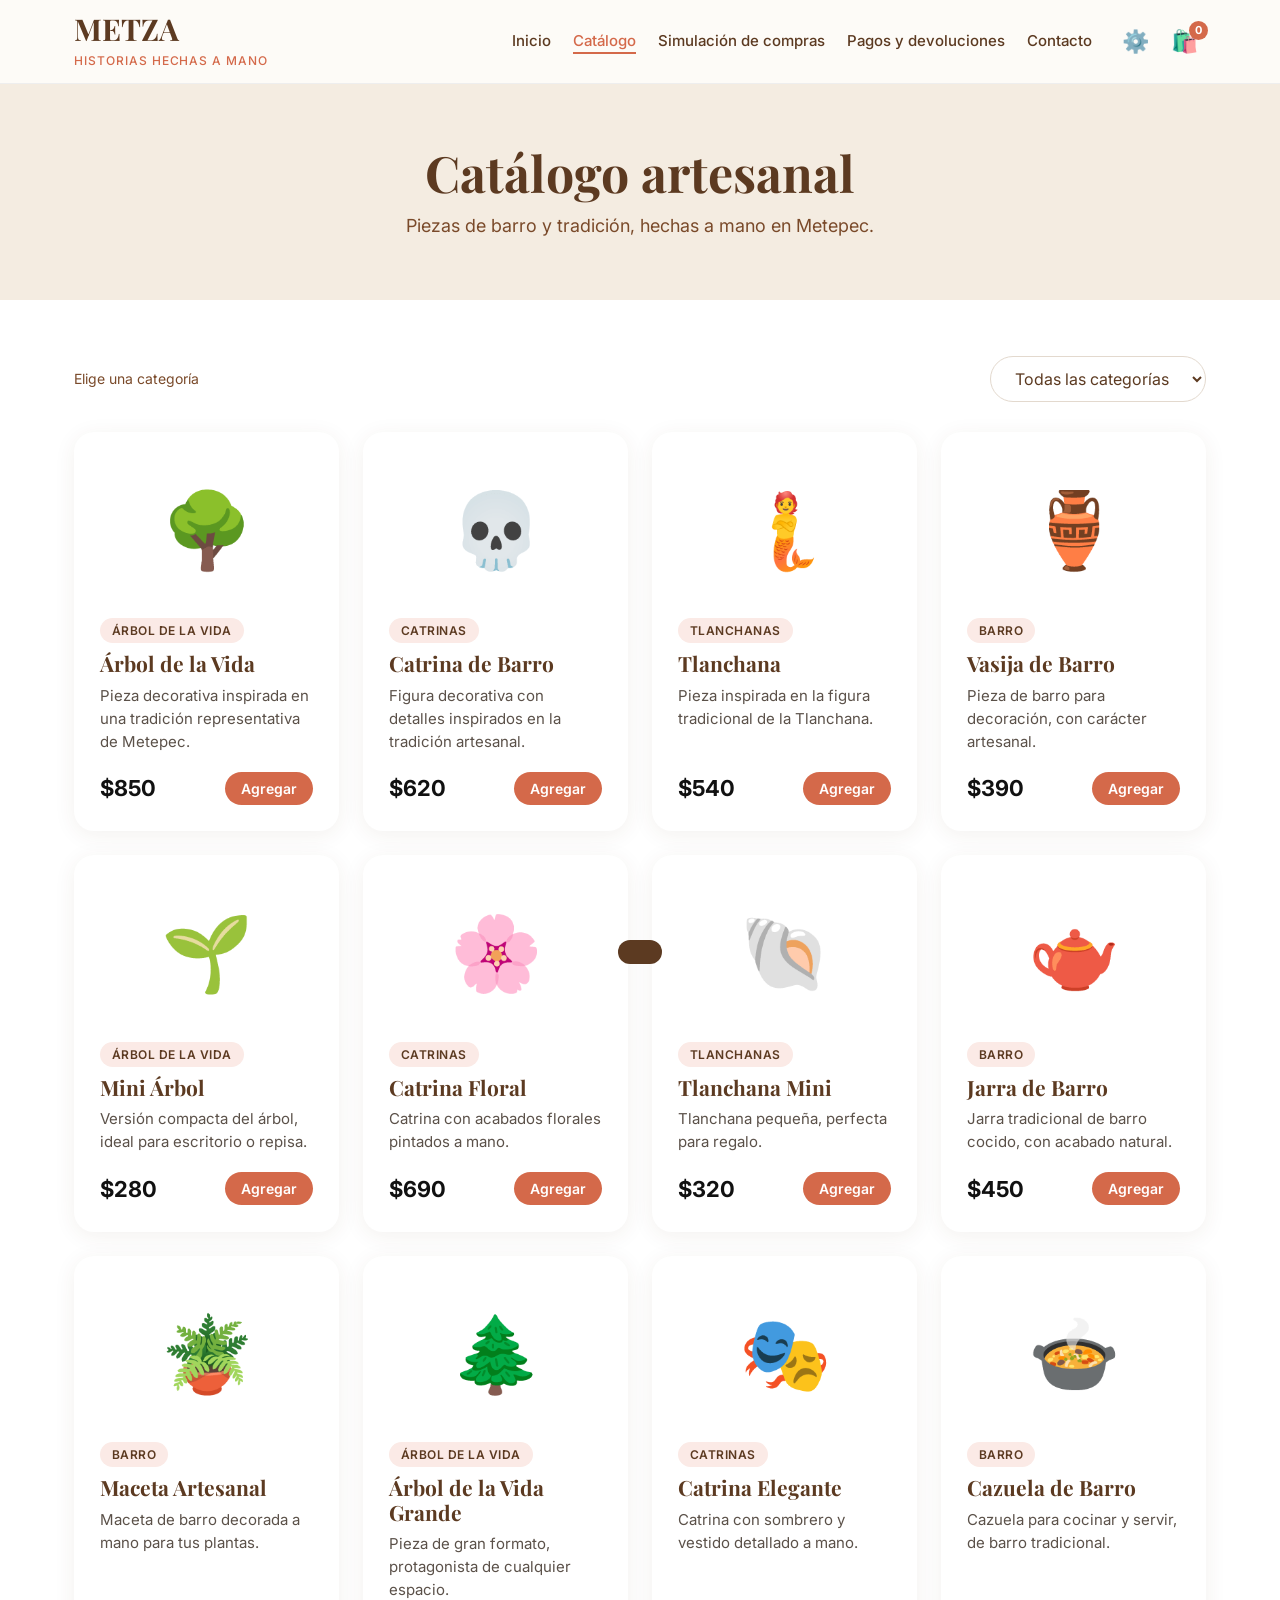
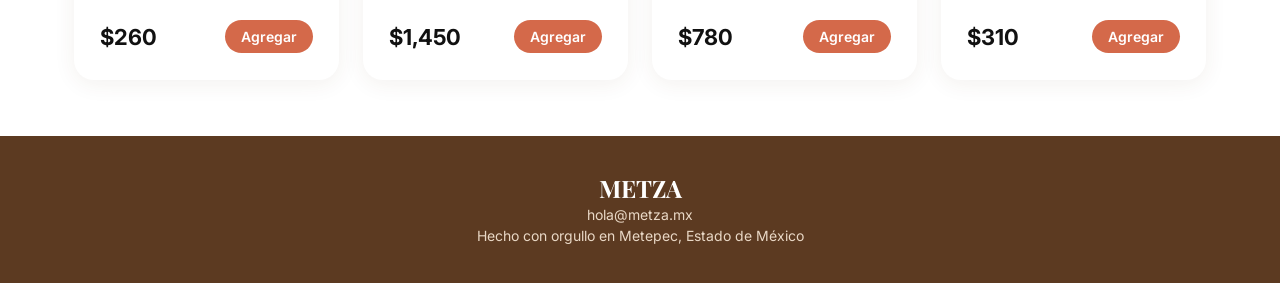
==== catalogo.html @ 03abbda7 "primera version" ====
<!DOCTYPE html>
<html lang="es">
<head>
<meta charset="utf-8">
<meta name="viewport" content="width=device-width,initial-scale=1">
<meta name="description" content="Catálogo de artesanías de Metepec.">
<title>Catálogo · METZA</title>
<link rel="icon" href="data:image/svg+xml,<svg xmlns='http://www.w3.org/2000/svg' viewBox='0 0 100 100'><text y='.9em' font-size='90'>🏺</text></svg>">
<link rel="preconnect" href="https://fonts.googleapis.com">
<link href="https://fonts.googleapis.com/css2?family=Inter:wght@400;500;600;700&family=Playfair+Display:wght@600;700&display=swap" rel="stylesheet">
<link rel="stylesheet" href="style.css">
</head>
<body data-page="catalogo" data-title="Catálogo">
<main>
<div class="ph"><h1>Catálogo artesanal</h1><p>Piezas de barro y tradición, hechas a mano en Metepec.</p></div>
<section class="wrap">
  <div class="row"><span class="mut">Elige una categoría</span><select id="cat" aria-label="Filtrar por categoría"></select></div>
  <div class="grid" id="grid"></div>
</section>
</main>
<script src="app.js"></script>
</body>
</html>
---- style.css ----
*{box-sizing:border-box;margin:0}
html{scroll-behavior:smooth}
:root{--cream:#F4ECE1;--paper:#FDFBF7;--br:#5C3A21;--tc:#D4694A;--tx:#7A4A2A}
body{font:16px/1.55 Inter,system-ui,sans-serif;color:var(--br);background:#fff}
h1,h2,h3,.logo b{font-family:'Playfair Display',Georgia,serif;line-height:1.15}
section{scroll-margin-top:110px}
.wrap{max-width:1180px;margin:auto;padding:56px 24px}
.mut{color:var(--tx);font-size:14px}
header{position:sticky;top:0;z-index:20;background:var(--paper);border-bottom:1px solid #eee}
.hd{display:flex;align-items:center;gap:22px;flex-wrap:wrap;padding:12px 24px;max-width:1180px;margin:auto}
.logo{text-decoration:none;color:var(--br);display:block}
.logo b{font-size:30px;display:block}
.logo small{color:var(--tc);font-weight:500;letter-spacing:.08em;font-size:12px;text-transform:uppercase}
nav{display:flex;gap:22px;margin-left:auto}
nav a{color:var(--br);text-decoration:none;font-weight:500;font-size:15px;white-space:nowrap}
nav a:hover{color:var(--tc)}
.ic{display:flex;gap:6px}
.ic button{position:relative;background:none;border:0;font-size:22px;cursor:pointer;padding:6px 8px}
#cnt{position:absolute;top:-2px;right:-2px;background:var(--tc);color:#fff;border-radius:99px;font:700 11px/1 Inter;padding:4px 6px}
@media(max-width:860px){nav{order:3;width:100%;overflow-x:auto;margin:0;padding-bottom:4px}}
.btn{background:var(--tc);color:#fff;border:0;border-radius:99px;padding:13px 30px;font:600 16px Inter,sans-serif;cursor:pointer;text-decoration:none;display:inline-block;box-shadow:0 6px 16px #d4694a40}
.btn:hover{filter:brightness(.95)}
.btn.dk{background:var(--br);border-radius:10px;box-shadow:none}
.btn.sm{padding:8px 16px;font-size:14px;box-shadow:none}
.hero{background:var(--cream);text-align:center;padding:110px 24px}
.hero h1{font-size:clamp(38px,6vw,68px);margin-bottom:18px}
.hero p{max-width:620px;margin:0 auto 34px;color:var(--tx);font-size:19px}
.bn{position:relative;background:var(--br);color:#fff;border-radius:20px;overflow:hidden;min-height:150px}
.slide{display:none;align-items:center;justify-content:space-between;gap:20px;padding:34px 40px;flex-wrap:wrap}
.slide.on{display:flex}
.slide h3{font-size:28px;margin-bottom:6px}
.slide p{color:#f0dfd0;max-width:560px}
.dots{display:flex;gap:8px;justify-content:center;margin-top:12px}
.dots i{width:9px;height:9px;border-radius:50%;background:#d9c8b6;cursor:pointer}
.dots i.on{background:var(--tc)}
.eye{color:var(--tc);font-weight:600;letter-spacing:.1em;text-align:center;font-size:14px}
.about{font:italic 600 clamp(22px,3vw,30px)/1.4 'Playfair Display',Georgia,serif;text-align:center;max-width:820px;margin:14px auto 0}
h2{font-size:34px}
.row{display:flex;justify-content:space-between;align-items:center;gap:16px;flex-wrap:wrap;margin-bottom:30px}
select,input,textarea{font:inherit;color:var(--br);border:1px solid #e3d9ce;border-radius:12px;padding:11px 14px;background:#fff;width:100%}
#cat{width:auto;border-radius:99px;padding:11px 20px}
:focus-visible{outline:3px solid var(--tc);outline-offset:2px}
.grid{display:grid;grid-template-columns:repeat(auto-fill,minmax(250px,1fr));gap:24px}
.card{background:#fff;border-radius:20px;box-shadow:0 4px 22px #5c3a2112;padding:26px}
.prod{display:flex;flex-direction:column;gap:8px}
.em{font-size:74px;text-align:center;padding:14px 0 24px}
.chip{align-self:flex-start;background:#fbeae6;border-radius:99px;font:600 12px Inter;padding:5px 12px;letter-spacing:.04em}
.prod h3{font-size:21px}.prod p{color:#5b5149;font-size:15px;flex:1}
.pr{display:flex;justify-content:space-between;align-items:center;margin-top:10px}
.pr b{font-size:22px;color:#111}
.alt{background:var(--cream)}
.sim-g{display:grid;grid-template-columns:repeat(auto-fit,minmax(260px,1fr));gap:20px}
.sim h3{font-size:20px;margin-bottom:4px}
.sim .l{display:flex;justify-content:space-between;gap:10px;padding:7px 0;border-bottom:1px dashed #e8dccf;font-size:14px}
.sim .l.g{border:0;font-weight:700;font-size:16px;color:#2f7d4f}
.sim .l span{color:var(--tx)}.sim .l b{text-align:right}
.concl{margin-top:26px;border-left:6px solid var(--tc)}
.concl li{margin:8px 0 8px 20px}
.cols{display:grid;grid-template-columns:repeat(auto-fit,minmax(280px,1fr));gap:22px}
.cols h3{font-size:22px;margin-bottom:10px}
.cols ul,.cols ol{margin-left:20px;color:#4a3f36}.cols li{margin:6px 0}
.cf{max-width:720px;margin:auto;border-top:6px solid var(--tc)}
.fm{display:grid;grid-template-columns:1fr 1fr;gap:14px}
.fm .w{grid-column:1/-1}
.fm label{display:flex;flex-direction:column;gap:6px;font-weight:500;font-size:14px}
@media(max-width:560px){.fm{grid-template-columns:1fr}}
fieldset{border:1px solid #e3d9ce;border-radius:12px;padding:12px 16px}
.rd{flex-direction:row!important;align-items:center;gap:10px!important;font-weight:400!important;padding:5px 0}
.rd input{width:auto}
footer{background:var(--br);color:#e9d8c6;text-align:center;padding:36px 24px;font-size:14px}
footer b{font:700 24px 'Playfair Display',serif;color:#fff;display:block}
.ov{position:fixed;inset:0;background:#0006;backdrop-filter:blur(3px);opacity:0;pointer-events:none;transition:.3s;z-index:30}
.ov.open{opacity:1;pointer-events:auto}
.drawer{position:fixed;top:0;right:0;height:100%;width:min(420px,100%);background:#fff;transform:translateX(100%);transition:.3s;z-index:40;display:flex;flex-direction:column}
.drawer.open{transform:none}
.mh{display:flex;justify-content:space-between;align-items:center;padding:22px 26px;border-bottom:1px solid #eee}
.x{background:#f1f3f6;border:0;border-radius:50%;width:38px;height:38px;cursor:pointer;font-size:16px;color:#667}
.mb{padding:22px 26px;overflow:auto;flex:1}
.mf{padding:20px 26px;background:var(--paper);border-top:1px solid #eee}
.ci{display:flex;gap:12px;align-items:center;padding:12px 0;border-bottom:1px solid #f0e8df}
.ci .e{font-size:34px}.ci div{flex:1;font-size:14px}
.q{display:flex;align-items:center;gap:6px}
.q button{width:28px;height:28px;border-radius:50%;border:1px solid #d9c8b6;background:#fff;cursor:pointer}
.tr{display:flex;justify-content:space-between;margin:6px 0}
.tr.t{font-size:20px;font-weight:700}
.cp{display:flex;gap:8px;margin:12px 0}.cp input{padding:8px 12px}
.modal{position:fixed;inset:0;display:none;align-items:center;justify-content:center;background:#0006;z-index:50;padding:16px}
.modal.open{display:flex}
.box{background:#fff;border-radius:20px;width:min(640px,100%);max-height:92vh;display:flex;flex-direction:column;overflow:hidden}
.mf{display:flex;justify-content:space-between;align-items:center;gap:12px}
.lnk{background:none;border:0;color:#e0433b;font:500 14px Inter;cursor:pointer}
.pg{display:grid;grid-template-columns:1fr 110px;gap:10px;margin-bottom:10px}
.sec{font:700 18px Inter;margin:20px 0 10px}
.ok{text-align:center}.ok .big{font-size:54px}
.toast{position:fixed;left:50%;bottom:26px;transform:translate(-50%,90px);background:var(--br);color:#fff;padding:12px 22px;border-radius:99px;z-index:60;transition:.3s}
.toast.on{transform:translate(-50%,0)}
@media(prefers-reduced-motion:reduce){*{transition:none!important;scroll-behavior:auto!important}}
nav a.act{color:var(--tc);border-bottom:2px solid var(--tc)}
.ph{background:var(--cream);text-align:center;padding:60px 24px}
.ph h1{font-size:clamp(32px,5vw,50px);margin-bottom:10px}
.ph p{max-width:640px;margin:0 auto;color:var(--tx);font-size:18px}
.more{text-align:center;margin-top:34px}
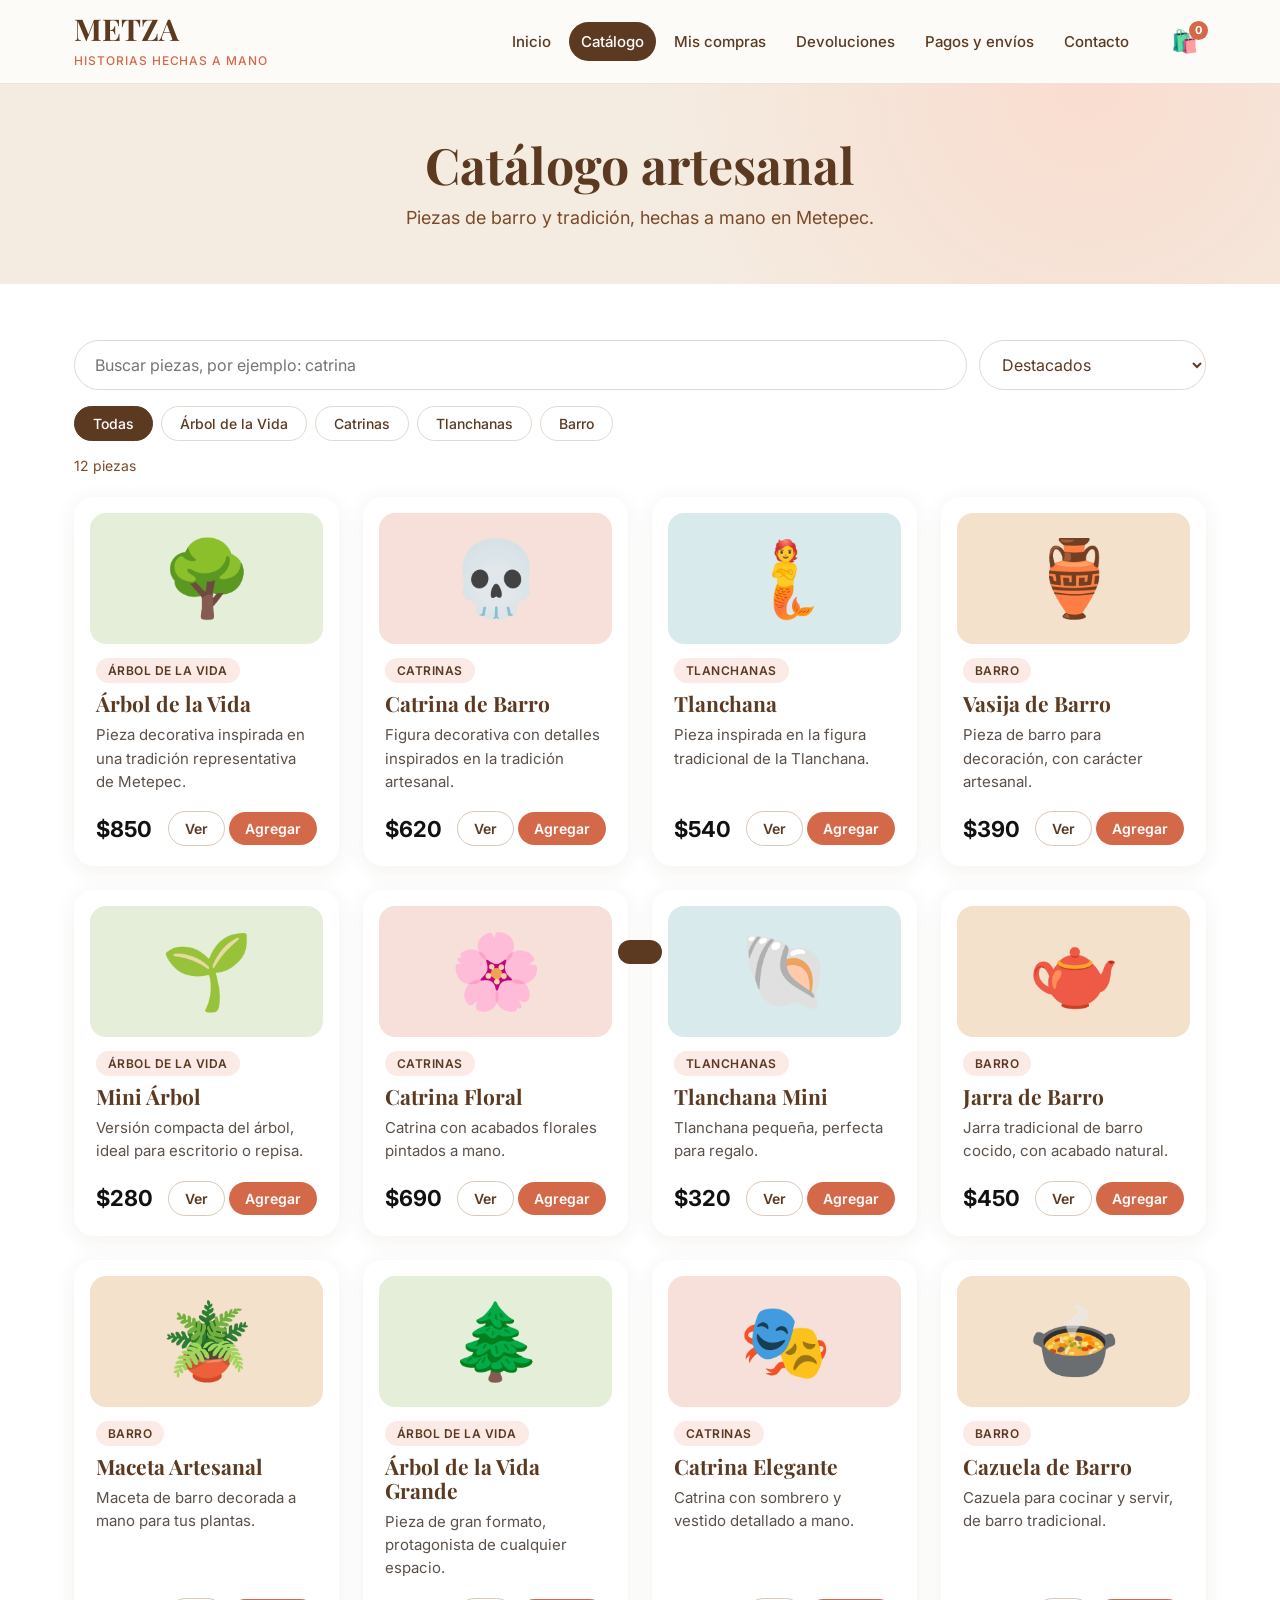
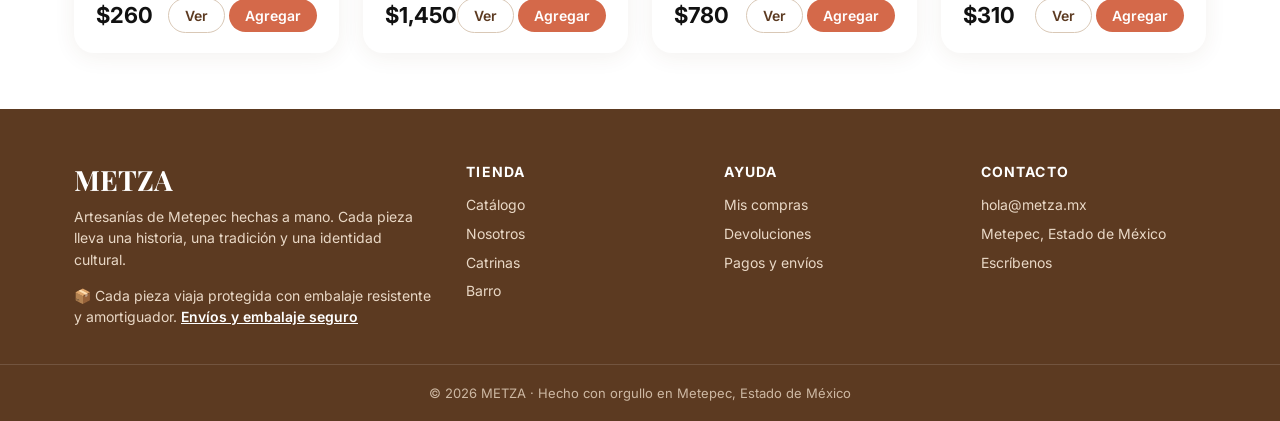
==== commit 3d22a735: "Mejora la estructura y el diseño de todo el sitio - Inicio: portada en dos columnas, franja de benef" ====
--- a/catalogo.html
+++ b/catalogo.html
@@ -14,7 +14,12 @@
 <main>
 <div class="ph"><h1>Catálogo artesanal</h1><p>Piezas de barro y tradición, hechas a mano en Metepec.</p></div>
 <section class="wrap">
-  <div class="row"><span class="mut">Elige una categoría</span><select id="cat" aria-label="Filtrar por categoría"></select></div>
+  <div class="tool">
+    <input id="q" type="search" placeholder="Buscar piezas, por ejemplo: catrina" aria-label="Buscar piezas">
+    <select id="sort" aria-label="Ordenar"><option value="">Destacados</option><option value="asc">Precio: menor a mayor</option><option value="desc">Precio: mayor a menor</option></select>
+  </div>
+  <div class="pills" id="cats" role="group" aria-label="Categorías"></div>
+  <p class="mut" id="count"></p>
   <div class="grid" id="grid"></div>
 </section>
 </main>
--- a/style.css
+++ b/style.css
@@ -6,25 +6,41 @@
 section{scroll-margin-top:110px}
 .wrap{max-width:1180px;margin:auto;padding:56px 24px}
 .mut{color:var(--tx);font-size:14px}
-header{position:sticky;top:0;z-index:20;background:var(--paper);border-bottom:1px solid #eee}
-.hd{display:flex;align-items:center;gap:22px;flex-wrap:wrap;padding:12px 24px;max-width:1180px;margin:auto}
+header{position:sticky;top:0;z-index:20;background:#fdfbf7f0;backdrop-filter:blur(10px);border-bottom:1px solid #eee5da}
+.hd{display:flex;align-items:center;gap:22px;padding:12px 24px;max-width:1180px;margin:auto}
 .logo{text-decoration:none;color:var(--br);display:block}
 .logo b{font-size:30px;display:block}
 .logo small{color:var(--tc);font-weight:500;letter-spacing:.08em;font-size:12px;text-transform:uppercase}
-nav{display:flex;gap:22px;margin-left:auto}
-nav a{color:var(--br);text-decoration:none;font-weight:500;font-size:15px;white-space:nowrap}
-nav a:hover{color:var(--tc)}
-.ic{display:flex;gap:6px}
-.ic button{position:relative;background:none;border:0;font-size:22px;cursor:pointer;padding:6px 8px}
+nav{display:flex;gap:6px;margin-left:auto}
+nav a{color:var(--br);text-decoration:none;font-weight:500;font-size:15px;white-space:nowrap;padding:8px 12px;border-radius:99px}
+nav a:hover{background:var(--cream)}
+nav a.act{background:var(--br);color:#fff}
+.ic{display:flex;gap:4px;align-items:center}
+.ic button{position:relative;background:none;border:0;font-size:22px;cursor:pointer;padding:6px 8px;color:var(--br);border-radius:12px}
+.ic button:hover{background:var(--cream)}
 #cnt{position:absolute;top:-2px;right:-2px;background:var(--tc);color:#fff;border-radius:99px;font:700 11px/1 Inter;padding:4px 6px}
-@media(max-width:860px){nav{order:3;width:100%;overflow-x:auto;margin:0;padding-bottom:4px}}
-.btn{background:var(--tc);color:#fff;border:0;border-radius:99px;padding:13px 30px;font:600 16px Inter,sans-serif;cursor:pointer;text-decoration:none;display:inline-block;box-shadow:0 6px 16px #d4694a40}
-.btn:hover{filter:brightness(.95)}
+#bMenu{display:none}
+@media(max-width:900px){
+ #bMenu{display:block}.ic{margin-left:auto}
+ nav{display:none;position:absolute;left:0;right:0;top:100%;flex-direction:column;gap:2px;background:var(--paper);padding:10px 16px 16px;border-bottom:1px solid #eee5da;box-shadow:0 12px 24px #5c3a2114}
+ header.open nav{display:flex}
+ nav a{padding:12px 14px;font-size:16px}}
+.btn{background:var(--tc);color:#fff;border:0;border-radius:99px;padding:13px 30px;font:600 16px Inter,sans-serif;cursor:pointer;text-decoration:none;display:inline-block;box-shadow:0 6px 16px #d4694a40;transition:transform .15s,filter .15s}
+.btn:hover{filter:brightness(.95);transform:translateY(-1px)}
 .btn.dk{background:var(--br);border-radius:10px;box-shadow:none}
 .btn.sm{padding:8px 16px;font-size:14px;box-shadow:none}
-.hero{background:var(--cream);text-align:center;padding:110px 24px}
-.hero h1{font-size:clamp(38px,6vw,68px);margin-bottom:18px}
-.hero p{max-width:620px;margin:0 auto 34px;color:var(--tx);font-size:19px}
+.hero{background:radial-gradient(circle at 85% 20%,#f9dccf 0,transparent 45%),var(--cream);padding:72px 24px 90px}
+.hero-in{max-width:1180px;margin:auto;display:grid;grid-template-columns:1.1fr 1fr;gap:48px;align-items:center}
+.hero .eye{text-align:left;margin-bottom:14px}
+.hero h1{font-size:clamp(40px,6vw,70px);margin-bottom:18px}
+.hero p{max-width:520px;margin:0 0 30px;color:var(--tx);font-size:19px}
+.hero-b{display:flex;gap:12px;flex-wrap:wrap}
+.hero-art{display:grid;grid-template-columns:1fr 1fr;gap:18px;max-width:440px;width:100%;justify-self:end}
+.hero-art a{aspect-ratio:1;border-radius:28px;display:grid;place-items:center;font-size:clamp(56px,8vw,96px);text-decoration:none;background:var(--t);box-shadow:0 14px 30px #5c3a2118;transition:transform .2s}
+.hero-art a:nth-child(1){transform:rotate(-3deg)}.hero-art a:nth-child(2){transform:translateY(24px) rotate(2deg)}
+.hero-art a:nth-child(3){transform:rotate(2deg)}.hero-art a:nth-child(4){transform:translateY(24px) rotate(-2deg)}
+.hero-art a:hover{transform:scale(1.04)}
+@media(max-width:800px){.hero{padding:48px 20px 56px}.hero-in{grid-template-columns:1fr;gap:32px}.hero-art{grid-template-columns:repeat(4,1fr);gap:10px}.hero-art a{border-radius:18px;font-size:40px}.hero-art a:nth-child(n){transform:none}}
 .bn{position:relative;background:var(--br);color:#fff;border-radius:20px;overflow:hidden;min-height:150px}
 .slide{display:none;align-items:center;justify-content:space-between;gap:20px;padding:34px 40px;flex-wrap:wrap}
 .slide.on{display:flex}
@@ -38,24 +54,18 @@
 h2{font-size:34px}
 .row{display:flex;justify-content:space-between;align-items:center;gap:16px;flex-wrap:wrap;margin-bottom:30px}
 select,input,textarea{font:inherit;color:var(--br);border:1px solid #e3d9ce;border-radius:12px;padding:11px 14px;background:#fff;width:100%}
-#cat{width:auto;border-radius:99px;padding:11px 20px}
 :focus-visible{outline:3px solid var(--tc);outline-offset:2px}
 .grid{display:grid;grid-template-columns:repeat(auto-fill,minmax(250px,1fr));gap:24px}
 .card{background:#fff;border-radius:20px;box-shadow:0 4px 22px #5c3a2112;padding:26px}
+.prod{padding:16px 16px 20px;transition:box-shadow .2s,transform .2s}.prod:hover{box-shadow:0 12px 32px #5c3a2120;transform:translateY(-3px)}.prod:hover .em{transform:scale(1.02)}
+.prod>:not(.em){margin-left:6px;margin-right:6px}
 .prod{display:flex;flex-direction:column;gap:8px}
-.em{font-size:74px;text-align:center;padding:14px 0 24px}
+.em{font-size:74px;text-align:center;padding:22px 0;background:var(--t,var(--cream));border-radius:16px;margin-bottom:6px;transition:transform .2s}
 .chip{align-self:flex-start;background:#fbeae6;border-radius:99px;font:600 12px Inter;padding:5px 12px;letter-spacing:.04em}
 .prod h3{font-size:21px}.prod p{color:#5b5149;font-size:15px;flex:1}
 .pr{display:flex;justify-content:space-between;align-items:center;margin-top:10px}
 .pr b{font-size:22px;color:#111}
 .alt{background:var(--cream)}
-.sim-g{display:grid;grid-template-columns:repeat(auto-fit,minmax(260px,1fr));gap:20px}
-.sim h3{font-size:20px;margin-bottom:4px}
-.sim .l{display:flex;justify-content:space-between;gap:10px;padding:7px 0;border-bottom:1px dashed #e8dccf;font-size:14px}
-.sim .l.g{border:0;font-weight:700;font-size:16px;color:#2f7d4f}
-.sim .l span{color:var(--tx)}.sim .l b{text-align:right}
-.concl{margin-top:26px;border-left:6px solid var(--tc)}
-.concl li{margin:8px 0 8px 20px}
 .cols{display:grid;grid-template-columns:repeat(auto-fit,minmax(280px,1fr));gap:22px}
 .cols h3{font-size:22px;margin-bottom:10px}
 .cols ul,.cols ol{margin-left:20px;color:#4a3f36}.cols li{margin:6px 0}
@@ -66,9 +76,14 @@
 @media(max-width:560px){.fm{grid-template-columns:1fr}}
 fieldset{border:1px solid #e3d9ce;border-radius:12px;padding:12px 16px}
 .rd{flex-direction:row!important;align-items:center;gap:10px!important;font-weight:400!important;padding:5px 0}
-.rd input{width:auto}
-footer{background:var(--br);color:#e9d8c6;text-align:center;padding:36px 24px;font-size:14px}
-footer b{font:700 24px 'Playfair Display',serif;color:#fff;display:block}
+.rd{display:flex}.rd input{width:auto}
+footer{background:var(--br);color:#e9d8c6;font-size:14px}
+.ft{max-width:1180px;margin:auto;padding:52px 24px 36px;display:grid;grid-template-columns:1.6fr 1fr 1fr 1fr;gap:32px}
+@media(max-width:800px){.ft{grid-template-columns:1fr 1fr}.ft>div:first-child{grid-column:1/-1}}
+footer b{font:700 28px 'Playfair Display',serif;color:#fff;display:block;margin-bottom:8px}
+footer h4{color:#fff;font-size:14px;letter-spacing:.08em;text-transform:uppercase;margin-bottom:12px}
+.ft a,.ft span{display:block;color:#e9d8c6;text-decoration:none;margin:7px 0}.ft a:hover{color:#fff;text-decoration:underline}
+.fb{border-top:1px solid #ffffff22;text-align:center;padding:18px 24px;color:#cdb8a3;font-size:13px}
 .ov{position:fixed;inset:0;background:#0006;backdrop-filter:blur(3px);opacity:0;pointer-events:none;transition:.3s;z-index:30}
 .ov.open{opacity:1;pointer-events:auto}
 .drawer{position:fixed;top:0;right:0;height:100%;width:min(420px,100%);background:#fff;transform:translateX(100%);transition:.3s;z-index:40;display:flex;flex-direction:column}
@@ -88,16 +103,120 @@
 .modal.open{display:flex}
 .box{background:#fff;border-radius:20px;width:min(640px,100%);max-height:92vh;display:flex;flex-direction:column;overflow:hidden}
 .mf{display:flex;justify-content:space-between;align-items:center;gap:12px}
-.lnk{background:none;border:0;color:#e0433b;font:500 14px Inter;cursor:pointer}
-.pg{display:grid;grid-template-columns:1fr 110px;gap:10px;margin-bottom:10px}
-.sec{font:700 18px Inter;margin:20px 0 10px}
 .ok{text-align:center}.ok .big{font-size:54px}
 .toast{position:fixed;left:50%;bottom:26px;transform:translate(-50%,90px);background:var(--br);color:#fff;padding:12px 22px;border-radius:99px;z-index:60;transition:.3s}
 .toast.on{transform:translate(-50%,0)}
 @media(prefers-reduced-motion:reduce){*{transition:none!important;scroll-behavior:auto!important}}
-nav a.act{color:var(--tc);border-bottom:2px solid var(--tc)}
-.ph{background:var(--cream);text-align:center;padding:60px 24px}
+.ph{background:radial-gradient(circle at 85% 0,#f9dccf 0,transparent 40%),var(--cream);text-align:center;padding:52px 24px}
 .ph h1{font-size:clamp(32px,5vw,50px);margin-bottom:10px}
 .ph p{max-width:640px;margin:0 auto;color:var(--tx);font-size:18px}
 .more{text-align:center;margin-top:34px}
 
+.steps{list-style:none;display:flex;gap:8px;margin:0 0 22px;padding:0;flex-wrap:wrap}
+.steps li{flex:1;min-width:110px;display:flex;align-items:center;gap:8px;font-size:14px;color:#a8998a;font-weight:500}
+.steps li span{width:28px;height:28px;border-radius:50%;border:2px solid #d9c8b6;display:grid;place-items:center;font-weight:700;font-size:13px}
+.steps li.cur{color:var(--br)}.steps li.cur span{background:var(--br);border-color:var(--br);color:#fff}
+.steps li.done{color:var(--tx)}.steps li.done span{background:var(--tc);border-color:var(--tc);color:#fff}
+.opts{display:grid;gap:12px;margin-bottom:16px}
+.opt{display:flex;gap:12px;align-items:flex-start;border:1.5px solid #e3d9ce;border-radius:14px;padding:14px 16px;cursor:pointer}
+.opt:has(input:checked){border-color:var(--tc);background:#fdf3ef}
+.opt input{width:auto;margin-top:5px}
+.opt small{display:block;color:var(--tx);font-weight:400}
+.thumbs{display:flex;gap:8px;flex-wrap:wrap;margin:10px 0}
+.thumbs img{width:72px;height:72px;object-fit:cover;border-radius:10px;border:1px solid #e3d9ce}
+.nav2{display:flex;justify-content:space-between;gap:10px;margin-top:16px}
+.btn.ghost{background:#fff;color:var(--br);border:1px solid #d9c8b6}
+.tl{list-style:none;padding:0;margin:18px 0}
+.tl li{position:relative;padding:0 0 22px 36px;color:#a8998a}
+.tl li::before{content:'';position:absolute;left:0;top:2px;width:20px;height:20px;border-radius:50%;border:2px solid #d9c8b6;background:#fff}
+.tl li::after{content:'';position:absolute;left:9px;top:24px;bottom:0;width:2px;background:#e8dccf}
+.tl li:last-child::after{display:none}
+.tl li.done,.tl li.cur{color:var(--br)}
+.tl li.done::before{background:var(--tc);border-color:var(--tc)}
+.tl li.cur::before{border-color:var(--tc);box-shadow:0 0 0 4px #d4694a30}
+.tl b{display:block}.tl small{display:block;color:var(--tx)}
+.lnk2{background:none;border:0;color:var(--tc);font:600 14px Inter,sans-serif;cursor:pointer;text-decoration:underline;padding:0}
+#fotos[hidden]{display:none}
+
+button.em{border:0;cursor:pointer;width:100%;font-size:74px}
+.og{display:grid;grid-template-columns:repeat(auto-fill,minmax(min(340px,100%),1fr));gap:22px;align-items:start}
+.oc h3{font-size:20px}
+.oh{display:flex;justify-content:space-between;align-items:flex-start;gap:10px;margin-bottom:12px}
+.ol{display:flex;gap:10px;align-items:center;padding:8px 0;border-bottom:1px solid #f0e8df;font-size:15px}
+.e2{font-size:26px}
+.bd{border-radius:99px;padding:4px 12px;font:600 12px Inter,sans-serif;white-space:nowrap}
+.bd.ok{background:#e3f3e8;color:#2f7d4f}.bd.go{background:#fdf0e3;color:#a35a14}.bd.pr{background:#eee8e1;color:#6b5a4b}.bd.no{background:#fbe5e3;color:#b23a30}
+.acts{display:flex;gap:10px;flex-wrap:wrap;margin-top:14px}
+.opt.dis{opacity:.55;cursor:not-allowed}
+.sec2{font-weight:700;margin:6px 0 10px}
+.lk{margin-top:18px;font-size:14px}.lk summary{cursor:pointer;color:var(--tc);font-weight:600}
+.sumr{border:1px solid #eee;border-radius:14px;padding:14px 16px;margin-bottom:14px}
+.rtwo{display:grid;grid-template-columns:minmax(0,1fr) 300px;gap:24px;align-items:start}
+@media(max-width:900px){.rtwo{grid-template-columns:1fr}}
+#rw{scroll-margin-top:110px}
+.pd{display:grid;grid-template-columns:160px 1fr;gap:22px}
+@media(max-width:560px){.pd{grid-template-columns:1fr}}
+.big2{font-size:100px;text-align:center;background:var(--cream);border-radius:16px;padding:20px 0;align-self:start}
+.pp{font-size:26px;display:block;margin:10px 0;color:#111}
+.feats{list-style:none;padding:0;margin:0 0 16px}.feats li{margin:4px 0}
+.lbl{border:2px dashed var(--br);border-radius:12px;padding:18px}
+.lbl small{font-weight:700;letter-spacing:.06em;color:var(--tx)}
+.cols2{display:grid;grid-template-columns:1fr 1fr;gap:14px;margin-bottom:10px}
+.bar{height:64px;margin:12px 0;-webkit-print-color-adjust:exact;print-color-adjust:exact;background:repeating-linear-gradient(90deg,#222 0 2px,#fff 2px 4px,#222 4px 7px,#fff 7px 9px,#222 9px 10px,#fff 10px 13px,#222 13px 16px,#fff 16px 17px)}
+@media print{body:has(#mLbl.open)>*:not(#mLbl){display:none!important}
+ #mLbl.open{position:static;background:none;padding:0}#mLbl .mh,#mLbl .btn{display:none!important}#mLbl .box{max-height:none}}
+
+.pg2{display:grid;grid-template-columns:minmax(0,1.5fr) minmax(0,1fr);gap:24px;align-items:start}
+@media(max-width:900px){.pg2{grid-template-columns:1fr}}
+.pg2-side{display:grid;gap:24px}
+.pg2-side h3{font-size:22px;margin-bottom:10px}.pg2-side ul,.pg2-side ol{margin-left:20px;color:#4a3f36}.pg2-side li{margin:6px 0}
+.env{padding:0;overflow:hidden;scroll-margin-top:110px}
+.env-h{background:#8f4a37;color:#fff;padding:22px 28px}
+.env-h b{display:block;font:700 28px 'Playfair Display',Georgia,serif}.env-h span{color:#f3ddd2;font-size:15px}
+.env-b{padding:24px 28px 8px}
+.env-b img{display:block;width:100%;height:auto;border-radius:16px;margin-bottom:22px}
+.env-b h2{font:700 26px Inter,system-ui,sans-serif;color:#111;margin-bottom:12px}
+.env-b>p{font-size:17px;color:#2b2420}
+.env-b ul{margin:14px 0 0 22px;color:#2b2420;font-size:17px}.env-b li{margin:10px 0}.env-b li b{color:#111}
+.env-t{display:flex;flex-wrap:wrap;gap:8px;margin:18px 0 14px}
+.env-t span{background:var(--cream);border-radius:99px;padding:6px 14px;font-size:14px}
+.env-f{border-top:1px solid #eee;padding:16px 28px;color:#a8998a;font-size:15px}
+footer .fe{margin-top:14px;max-width:360px}footer .fe a{display:inline;color:#fff;font-weight:600;text-decoration:underline}
+@media(max-width:560px){.env-h,.env-b,.env-f{padding-left:18px;padding-right:18px}.env-b ul{margin-left:16px;font-size:16px}.env-b>p{font-size:16px}.env-b h2{font-size:23px}}
+
+/* Secciones de inicio */
+.sh{display:flex;justify-content:space-between;align-items:end;gap:16px;margin-bottom:26px;flex-wrap:wrap}
+.sh a{color:var(--tc);font-weight:600;text-decoration:none}.sh a:hover{text-decoration:underline}
+.trust{display:grid;grid-template-columns:repeat(4,1fr);gap:16px;padding-top:0;padding-bottom:0;margin-top:-40px;position:relative}
+.trust div{background:#fff;border-radius:18px;box-shadow:0 8px 26px #5c3a2114;padding:18px;display:flex;gap:12px;align-items:center;font-size:14px;color:var(--tx)}
+.trust i{font-style:normal;font-size:26px}.trust b{display:block;font-size:15px;color:var(--br)}
+@media(max-width:900px){.trust{grid-template-columns:1fr 1fr;margin-top:24px}}
+@media(max-width:480px){.trust div{flex-direction:column;align-items:flex-start;padding:14px}}
+.cats{display:grid;grid-template-columns:repeat(4,1fr);gap:18px}
+@media(max-width:800px){.cats{grid-template-columns:1fr 1fr}}
+.cat{background:var(--t);border-radius:22px;padding:26px 22px;text-decoration:none;color:var(--br);display:flex;flex-direction:column;gap:4px;transition:transform .2s}
+.cat:hover{transform:translateY(-3px)}
+.cat span{font-size:56px;line-height:1.2}.cat b{font:700 21px 'Playfair Display',Georgia,serif}.cat small{color:var(--tx)}
+.how{display:grid;grid-template-columns:repeat(3,1fr);gap:20px;margin-top:40px;counter-reset:h}
+@media(max-width:800px){.how{grid-template-columns:1fr}}
+.how div{background:#fff;border-radius:20px;padding:24px;position:relative}
+.how div::before{counter-increment:h;content:counter(h);position:absolute;top:18px;right:22px;font:700 40px 'Playfair Display',serif;color:#f0dfd0}
+.how h3{font-size:20px;margin:8px 0 6px}.how i{font-style:normal;font-size:30px}.how p{color:var(--tx);font-size:15px}
+
+/* Catálogo */
+.tool{display:flex;gap:12px;margin-bottom:16px;flex-wrap:wrap}
+.tool input{flex:1;min-width:200px;border-radius:99px;padding:12px 20px}
+.tool select{width:auto;border-radius:99px;padding:12px 18px}
+.pills{display:flex;gap:8px;flex-wrap:wrap;margin-bottom:14px}
+.pill{border:1px solid #e3d9ce;background:#fff;color:var(--br);border-radius:99px;padding:8px 18px;font:500 14px Inter,sans-serif;cursor:pointer}
+.pill:hover{border-color:var(--tc)}.pill.on{background:var(--br);border-color:var(--br);color:#fff}
+#count{margin-bottom:20px}
+.empty{grid-column:1/-1;text-align:center;padding:40px 0;color:var(--tx)}
+
+/* Contacto */
+.ct{display:grid;grid-template-columns:minmax(0,1.5fr) minmax(0,1fr);gap:24px;align-items:start}
+@media(max-width:900px){.ct{grid-template-columns:1fr}}
+.ct .cf{max-width:none;margin:0}.ct .cf h2{font-size:26px;margin-bottom:18px}
+.ct-i{display:grid;gap:18px}.ct-i h3{font-size:19px;margin-bottom:6px}
+.ct-i ul{list-style:none;padding:0}.ct-i li{margin:8px 0}.ct-i a{color:var(--tc);font-weight:500}
+@media(max-width:800px){.hero-art{max-width:none;justify-self:stretch}}
